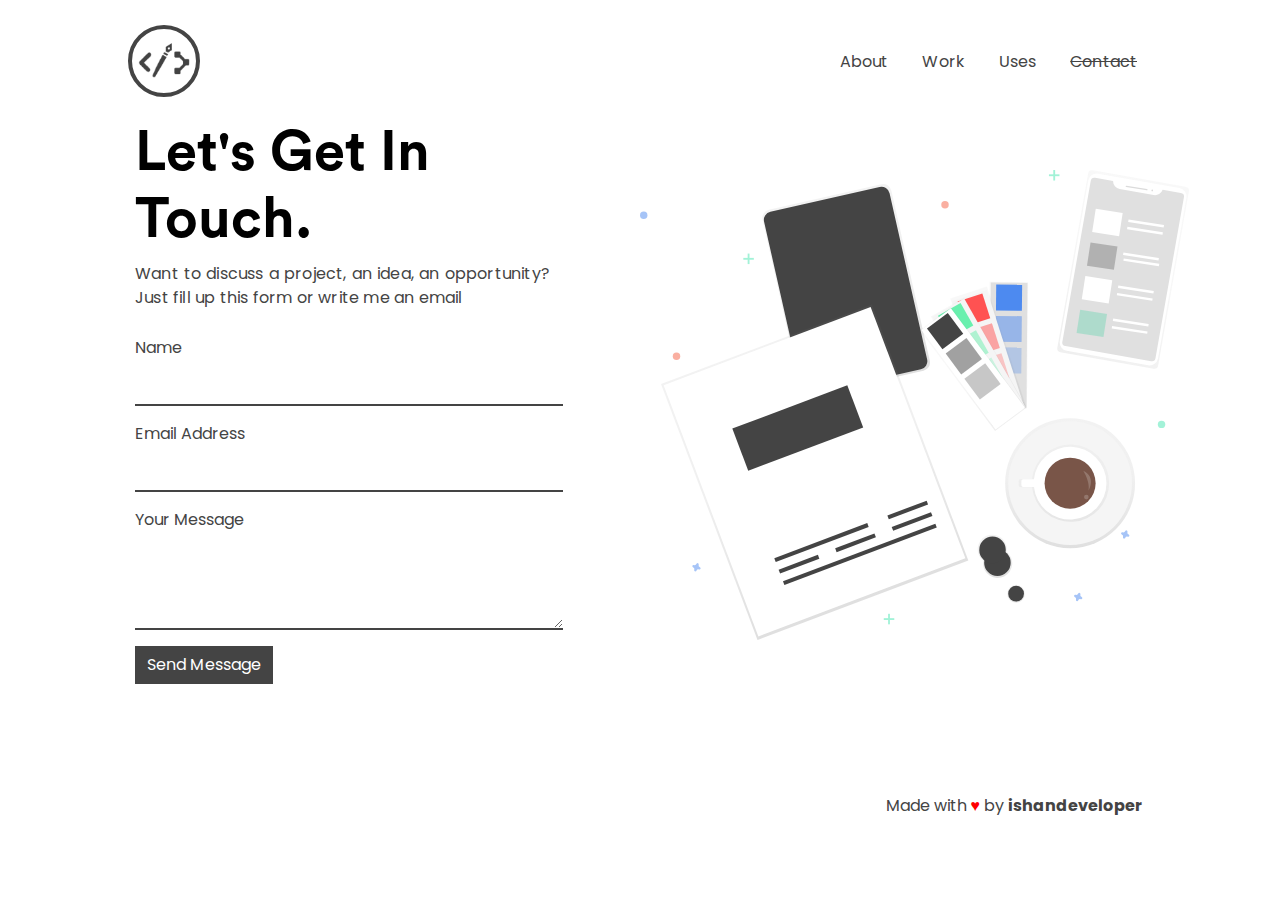
==== contact.html @ 533a8eb2 "added a frontpage" ====
<html>

<head>
    <script async src="https://www.googletagmanager.com/gtag/js?id=UA-159411627-1"></script>
    <script>
        window.dataLayer = window.dataLayer || [];

        function gtag() {
            dataLayer.push(arguments);
        }
        gtag('js', new Date());

        gtag('config', 'UA-159411627-1');
    </script>
    <link rel="stylesheet" href="https://cdnjs.cloudflare.com/ajax/libs/animate.css/3.7.2/animate.min.css">
    <link rel="stylesheet" href="https://stackpath.bootstrapcdn.com/bootstrap/4.4.1/css/bootstrap.min.css">
    <link rel="stylesheet" href="style.css">
    <meta charset="utf-8">
    <meta name="viewport" content="width=device-width, initial-scale=1.0, shrink-to-fit=yes">
    <meta charset="utf-8" />
    <link rel="stylesheet" href="https://use.fontawesome.com/releases/v5.5.0/css/all.css"
        integrity="sha384-B4dIYHKNBt8Bc12p+WXckhzcICo0wtJAoU8YZTY5qE0Id1GSseTk6S+L3BlXeVIU" crossorigin="anonymous">
    <meta name="Description"
        content="Ishan Sharma ishandeveloper Ishan Inc. Chandigarh, India www.ishandeveloper.com .NET | ML | AI | Python | UI/UX | App Developer | Flutter | Web Developer" />
    <title>Contact | Ishan Sharma</title>
    <link rel="icon" type="image/png" href="assets/img/favicon.png">
</head>

<body id="contact-body" style="overflow-x: hidden;">
    <div>
        <nav class="nav-desk">
            <center>
                <div class="nav-logo">
                    <a href="index.html"><img id="logo" src="assets/img/logo2.png"></a>
                </div>
                <div class="nav-items">
                    <ul>
                        <li><span><a href="about.html">About</a></span></li>
                        <li><span><a href="work.html">Work</a></span></li>
                        <li><span><a href="uses.html">Uses</a></span></li>
                        <li><span><a href="#" style="text-decoration: line-through;">Contact</a></span></li>
                    </ul>
                </div>

            </center>
        </nav>
        <div class="animated fadeIn row" style="width:100vw;animation-duration: 1.5s;">
            <div class="col-md-6" id="left-hero">
                <h1 class="hero-tag contact-hero animated fadeInLeft">Let's Get In Touch.</h1>
                <p class="hero-des contact-des animated fadeIn delay-1s">Want to discuss a project, an idea, an
                    opportunity? Just fill up this
                    form or write me an email <a target="_blank" href="mailto:ishandeveloper@outlook.com"><i
                            class="fas fa-envelope"></i></a>
                </p>
                <form class="input-container" method="POST"
                    action="https://script.google.com/macros/s/AKfycbxXnXVlCixiL89xlFlqgGmp3mQnQpR48x6CiZfHtw/exec">
                    <div class="form-group"><label for="name">Name</label><input type="text" name="name" id="name"
                            class="form-control" required=""></div>
                    <div class="form-group"><label for="email">Email Address</label><input type="email" name="email"
                            id="email" class="form-control" required=""></div>
                    <div class="form-group"><label for="message">Your Message</label><textarea rows="3" id="message"
                            name="message" class="form-control" required=""></textarea></div>
                    <button type="submit" class="submit animated bounce delay-4s learn-btn">
                        Send Message
                    </button>
                    <div style="display:none;" id="thankyou_message">
                        <h2>
                            <em>Thanks</em> for contacting us!
                            We will get back to you soon!
                        </h2>
                    </div>
                </form>
                <br>
                <!-- <div class="feedback"><a href="https://d474b570.nolt.io/">Have any feedback or suggestion?</a></div> -->

            </div>

            <div class="col-md-6" id="hero-right">
                <img class="animated fadeInRight" id="hero-img" src="assets/img/contact.svg">
            </div>

        </div>
        <div class="footer-full animated fadeIn delay-2s">
            <div id="contact-social" class="social-icons" style="display: inline;">
                <a target="_blank" href="mailto:ishandeveloper@outlook.com"><i class="fas fa-envelope"></i></a>
                <a target="_blank" href="https://instagram.com/developer.ishan"><i class="fab fa-instagram"></i></a>
                <a target="_blank" href="https://hackerrank.com/ishandeveloper"><i class="fab fa-hackerrank"></i></a>
                <a target="_blank" href="https://github.com/ishandeveloper"><i class="fab fa-github"></i></a>
                <a target="_blank" href="https://linkedin.com/in/ishandeveloper"><i class="fab fa-linkedin"></i></a>
            </div>
            <div class="footer-credits">
                Made with <span style="color:red">♥</span> by <a
                    href="https://github.com/ishandeveloper">ishandeveloper</a>
            </div>
        </div>
    </div>
    <div class="menu-wrap">
        <input type="checkbox" class="toggler">
        <div class="hamburger">
            <div></div>
        </div>
        <div class="menu">
            <div>
                <div>
                    <ul>
                        <li><a href="index.html">Home</a></li>
                        <li><a href="#">About</a></li>
                        <li><a href="work.html">Work</a></li>
                        <li><a href="#">Uses</a></li>
                        <li><a disabled href="#" style="text-decoration: line-through;">Contact</a></li>
                    </ul>
                </div>
            </div>
        </div>
    </div>
</body>

</html>
---- style.css ----
@import url('https://fonts.googleapis.com/css?family=Poppins&display=swap');

@font-face {
    font-family: CircularStd;
    src: url(assets/fonts/CircularStd-Bold.eot);
    src: url("assets/fonts/CircularStd-Bold.eot?#iefix") format("embedded-opentype"), url("assets/fonts/CircularStd-Bold.woff") format("woff"), url("assets/fonts/CircularStd-Bold.ttf") format("truetype"), url("assets/fonts/CircularStd-Bold.svg#bcc26993292869431e54c666aafa8fcd") format("svg");
}

:root {
    --primary-color: none;
    --overlay-color: rgba(255, 255, 255, 0.9);
    --menu-speed: 0.75s;
    --light-text-color: #444;
    --black-color: #000;
    --white-color: #fff;
    --hero-color: black;
}
.work-hero-card{
    display: block;
    margin:0 auto;
    width:80%;
    background: #fff;
    align-items: center;
    padding:0;
    /* border-radius: 10px; */
    padding-bottom: 15px;
    /* border:1px solid #44444450; */
    box-shadow: 1px 1px 20px #00000025;
    cursor: pointer;
    transition: all 1s;
    height: 100%;
    
}
#work-text{
    text-align: center;
    font-size: 1.5em;
}
.work-hero-card h1{
    padding-top: 20px;
    text-align: center;
    font-size: 0.8em;
    font-weight: bold;
}
.work-hero-card:hover{
    width:85%;
    box-shadow: 0px 0px 20px #88888875;
    animation:zoom 1s;
    /* filter: none; */
}
.work-card-hero-img{
    width:100%;
    display: block;
    /* border:1px solid #44444450; */
    /* border-radius: 10px; */
    border-bottom: none;
    margin:0 auto;
    left:0;
    right: 0;
}
.work-double-row{
    padding-left:120px;
    padding-right: 120px;
    margin-top: 80px;
}
.project-star {
    position: absolute;
    background: #ffff0080;
    border-radius: 50px;
    padding: 2px 6px;
    font-size: 0.8em;
    top: 40px;
    right: 0;
}

.project-star-mobile {
    display: none;
    background: #ffff0080;
    border-radius: 50px;
    padding: 2px 6px;
    width: 50%;
    margin-bottom: 10px;
    text-align: center;
    font-size: 0.8em;

}

#work-row {
    padding-left: 135px;
    padding-right: 135px;
    width: 100vw;
}

.work-hero {
    /* border:2px solid #444; */
    border-radius: 10px;
    /* box-shadow: 0px 0px 5px #444; */
    width: 90%;
    transition: width 1s;
}
.work-hero:hover{
    width: 95%;
}

.work-des {
    padding-top: 40px;

}

.work-des h1 {
    font-weight: bold;
}

.work-des p {
    text-align: justify;
    font-weight: 100;
}

.work-hero-img {
    width: 100%;
    border-radius: 10px;
}

.technologies h2 {
    font-size: 0.8em;
    font-weight: bold;
}

.tech-stack {
    cursor: pointer;
    margin-right: 10px;
    background: #f2f2f2;
    padding: 2px 4px;
    font-size: 0.8em;
    transition: background 1s;
}

.tech-stack:hover {
    background: beige;
}

.featured {
    margin-top: 10px;
}

.partners {
    /* background:#f2f2f2; */
    height: 50px;
    margin-right: 20px;
}

#partner-logo {
    height: 40px;
    cursor: pointer;
    transition: all 1s;
}

#partner-logo:hover {
    box-shadow: 0px 0px 10px #444;
}

.work-read {
    float: right;
    font-size: 0.8em;
}

.work-read:hover {
    background: #444;
    color: white !important;
    border: 2px solid #444 !important;
}

body {
    font-family: 'Poppins', sans-serif;
    color: var(--light-text-color);
    overflow-x: hidden;
}

.comingsoon h1 {
    font-size: 3em;
}

.comingsoon {
    position: absolute;
    margin: auto;
    top: 0;
    /* background: white; */
    text-align: center;
    right: 0;
    bottom: 0;
    left: 0;
    /* width: 40em; */
    height: 10em;
    animation: opac 0.1s ease-in-out 5;
}

.comingsoon a {
    color: #444;
    font-weight: bold;
    text-decoration: none;
    transition: font-size 1s;
}

.comingsoon a:hover {
    color: blue;
    font-size: 1.5em;
}

.social-icons a {
    color: var(--light-text-color);
    text-decoration: none;
    transition: all 1s;
}

.social-icons a:hover {
    color: blue;
}

li span a {
    color: #444;
    text-decoration: none;

}

li span a:hover {
    color: #444;
    text-decoration: none;
}

.copyright-legal {
    font-size: 1.1em;
    color: #444;
    letter-spacing: 0px;
    text-align: left;
}

.legal-links {
    text-decoration: none;
    font-weight: bold;
    transition: all 1s;
}

.legal-links:hover {
    text-decoration: none;
    color: blue;
}

.legal a,
.legal a:hover,
.legal a:active {
    color: #444;
    text-decoration: none;
}

.privacy-policy h1 {
    font-size: 2.5em;
    /* font-family: 'CircularStd'; */
    font-weight: bold;
    letter-spacing: 0.1rem;
}

.privacy-policy h2 {
    font-size: 25px;
    font-family: 'CircularStd';
    /* letter-spacing: 0.1rem; */
}

.legal-des {
    text-align: justify;
    font-weight: 500;
}

.legal-des strong {
    /* font-size: 1.1em; */
    font-weight: 900;
}

.privacy-policy p {
    padding-right: 13vw;
    letter-spacing: 0.8px;
}

.nav-desk {
    height: 10vh;
    /* position: fixed; */
    display: block;
    width: 80vw;
    margin: auto;

    margin-top: 20px;
    left: 0;
    right: 0;
    /* background: black; */
}

.nav-logo {
    height: 100%;
    float: left;
    align-items: left;


}



.menu-wrap {
    position: fixed;
    top: 50px;
    right: 50px;
    z-index: 1;
    display: none;
}

.menu-wrap .toggler {
    position: absolute;
    top: 0px;
    right: 0;
    z-index: 2;
    cursor: pointer;
    width: 50px;
    height: 50px;
    opacity: 0;
}

.menu-wrap .hamburger {
    position: absolute;
    top: 0;
    right: 0;
    z-index: 1;
    width: 60px;
    height: 60px;
    padding: 1rem;
    background: var(--primary-color);
    display: flex;
    align-items: center;
    justify-content: center;
}

/* Hamburger Line */
.menu-wrap .hamburger>div {
    position: relative;
    flex: none;
    width: 100%;
    height: 2px;
    z-index: 1;
    background: black;
    display: flex;
    align-items: center;
    justify-content: center;
    transition: all 0.4s ease;
}

/* Hamburger Lines - Top & Bottom */
.menu-wrap .hamburger>div::before,
.menu-wrap .hamburger>div::after {
    content: '';
    position: absolute;
    z-index: 1;
    top: -10px;
    width: 100%;
    height: 2px;
    background: inherit;
}

/* Moves Line Down */
.menu-wrap .hamburger>div::after {
    top: 10px;
}

/* Toggler Animation */
.menu-wrap .toggler:checked+.hamburger>div {
    transform: rotate(135deg);
}

/* Turns Lines Into X */
.menu-wrap .toggler:checked+.hamburger>div:before,
.menu-wrap .toggler:checked+.hamburger>div:after {
    top: 0;
    transform: rotate(90deg);
}

/* Rotate On Hover When Checked */
.menu-wrap .toggler:checked:hover+.hamburger>div {
    transform: rotate(225deg);
}

/* Show Menu */
.menu-wrap .toggler:checked~.menu {
    visibility: visible;
}

.menu-wrap .toggler:checked~.menu>div {
    transform: scale(1);
    transition-duration: var(--menu-speed);
}

.menu-wrap .toggler:checked~.menu>div>div {
    opacity: 1;
    transition: opacity 0.4s ease 0.4s;
}

.menu-wrap .menu {
    position: fixed;
    top: 0;
    right: 0;
    width: 100%;
    height: 100%;
    z-index: 1;
    visibility: hidden;
    overflow: hidden;
    display: flex;
    align-items: center;
    justify-content: center;
}

.menu-wrap .menu>div {
    background: var(--overlay-color);
    border-radius: 50%;
    width: 200vw;
    height: 200vw;
    display: flex;
    flex: none;
    align-items: center;
    justify-content: center;
    transform: scale(0);
    transition: all 0.4s ease;
}

.menu-wrap .menu>div>div {
    text-align: center;
    max-width: 90vw;
    max-height: 100vh;
    opacity: 0;
    transition: opacity 0.4s ease;
}

.menu-wrap .menu>div>div>ul>li {
    list-style: none;
    color: var(--white-color);
    font-size: 1.5rem;
    padding: 1rem;
}

.menu-wrap .menu>div>div>ul>li>a {
    color: inherit;
    text-decoration: none;
    transition: color 0.4s ease;
}


.legal {
    position: absolute;
    bottom: 25px;
    right: 25px;
}


.hero-tag {
    margin-top: 20vh;
    text-align: left;
    font-size: 4.5em;
    font-weight: bold;
    color: var(--hero-color);
    font-family: 'CircularStd', sans-serif;
}

.contact-hero {
    margin-top: 0vh;
    font-size: 3.5em;
}

.hero-des {
    padding-right: 60px;
    text-align: justify;
    /* font-weight: 800; */
    letter-spacing: 1.2;
}

.contact-des {
    letter-spacing: 0.2;
}

.input-container {
    padding: 10px 0px;
}

.form-group {
    margin-bottom: 1rem;
}

label {
    display: inline-block;
    margin-bottom: 0.5rem;
}

.form-control {
    height: calc(2.25rem + 2px);
    padding: .5rem .75rem;
    width: 90%;
    font-size: 1rem;
    line-height: 1.5;
    color: #495057;
    background: none;
    border: none;
    border-bottom: 2px solid #444;
    border-radius: 0rem;
    transition: all .5s ease-in-out;
    outline: none;
}

.form-control:focus {
    outline: none;
    border-bottom: 2px solid blue;
    box-shadow: none;
}

.form-control:hover {
    background: whitesmoke;
}

/* input:focus, textarea:focus, select:focus{
    outline: none;
} */
.learn-btn {
    padding: 5px 10px;
    background: var(--light-text-color);
    color: white;
    border: 2px solid var(--light-text-color);
    letter-spacing: 0.1;
    transition: all 1s;
}

.contact-des a {
    text-decoration: none;
    color: #444;
    transition: color 1s;
}

.contact-des a:hover {
    color: blue;
}

.learn-btn:hover {
    background: blue;
    border: 2px solid blue;
}

.contact-btn {
    margin-left: 6px;
    padding: 5px 10px;
    color: var(--light-text-color);
    background: none;
    border: 2px solid var(--light-text-color);
    transition: all 1s;
}

.contact-btn:hover {
    color: blue;
    border: 2px solid blue;
}

#hero-img {
    margin-top: 50px;
    width: 90%;
}

#left-hero {
    padding-left: 150px;
}

#logo {
    margin-top: 5px;
    height: 80%;
    padding: 6px;
    border: 4px solid #444;
    border-radius: 50%;
}

/* .nav-items{
    color:black;
    float:right;
} */
ul {
    float: right;
    /* color:white; */
    list-style: none;
    padding: 30px 0px;
}

li {
    /* text-transform: uppercase; */
    display: inline;
    font-size: 16px;
    letter-spacing: 0.1;
    padding: 0px 15px;
}

.social-icons {
    margin-top: 30%;
}

.footer-full {
    width: 80vw;
    margin: 0 auto;
    padding: 30px 10px;
    padding-top: 100px;
    position: relative;
    bottom: 0;
    left: 0;
    right: 0;
}

.footer-credits {
    float: right;
    /* display: inline; */
}

.footer-credits a {
    color: #444;
    font-weight: bold;
    text-decoration: none;
    transition: all 1s;
}

.footer-credits a:hover {
    color: blue;
    text-decoration: none;
    font-weight: bold;
}

.social-icons i {
    font-size: 2em;
    /* font-weight: 100; */
    padding: 0px 5px;
}

li span {
    position: relative;
    /* display: block; */
    cursor: pointer;
}

li span:before,
li span:after {
    content: '';
    position: absolute;
    width: 0%;
    height: 1px;
    top: 50%;
    margin-top: -0.5px;
    background: var(--black-color);
}

li span:before {
    left: -2.5px;
}

li span:after {
    right: 2.5px;
    background: var(--black-color);
    transition: width 0.8s cubic-bezier(0.22, 0.61, 0.36, 1);
}

.footer-full {
    padding-top: 60px;
}

li span:hover:before {
    background: var(--black-color);
    width: 100%;
    transition: width 0.5s cubic-bezier(0.22, 0.61, 0.36, 1);
}

li span:hover:after {
    background: transparent;
    width: 100%;
    transition: 0s;
}

#index-body {
    /* background: url('assets/img/mobile.png'); */
    background-size: cover;
    background-repeat: no-repeat;
    background-position: center;
}

/* Tablets */
@media (min-width: 768px) and (max-width: 1024px) {
    #left-hero {
        padding-left: 80px;
        flex: 0 0 100% !important;
        max-width: 100% !important;

    }

    #work-row {
        padding-left: 50px;
        padding-right: 50px;
    }

    .work-hero {
        width: 100%;
    }

    #hero-right {
        display: none;
    }
    .work-double-row{
        padding-left: 30px;
        padding-right: 30px;
    }
    #index-body {
/*         background: url('assets/img/mobile.png'); */
        background-size: cover;
        background-repeat: no-repeat;
        background-position: center;
        height: 100vh;
        width: 100vw;
    }
    /* .work-double-row{
        padding-left: 50px;
        padding-right: 50px;
    } */

}

/* #logo {
    display: none;
} */

@media only screen and (max-width: 768px) {

    /* For mobile phones: */
    .nav-items {
        width: 0;
        height: 0;
        display: none;
    }
    .work-double-row{
        padding:30px 20px;
        padding-bottom: 0;
    }
    .work-hero-card{
        width:100%;
        margin-bottom: 25px;
    }
    #row-3{
        margin-top: 0px;
        padding:0 20px;
    }
    #index-body {
/*         background: url('assets/img/mobile.png'); */
        background-size: cover;
        background-repeat: no-repeat;
        background-position: center;
        height: 100vh;
    }

    #left-hero {
        padding-left: 50px;
        ;
    }

    #work-row {
        padding-right: 0;
        padding-left: 30px;
    }

    .work-des h1 {
        text-align: center;
    }

    .work-read {
        float: none;
    }

    #logo {
        display: none;
        /* height: 65%;
        margin-top: 28px; */
    }

    .hero-tag {
        margin-top: 20vh;
        font-size: 4em;
    }

    #hero-right {
        display: none;
    }

    .hero-des {
        padding-right: 30px;
    }

    .menu-wrap {
        display: block;
    }

    .menu ul li {
        display: block !important;
    }

    .menu ul li a {
        color: var(--black-color) !important;
    }

    .menu-wrap .hamburger {
        z-index: 2;
    }

    .menu-wrap .toggler {
        z-index: 3;
    }

    .contact-hero {
        margin-top: 10vh;
    }

    .footer-full {
        text-align: center;
        padding-top: 40px !important;
    }

    #contact-social {
        margin-top: 10%;
    }

    .footer-credits {
        display: block;
        text-align: center;
        padding-top: 10px;
        float: none;
    }

    #legal-hero {
        margin-top: 5vh !important;
        text-align: left;
    }

    #legal-hero-des {
        padding-right: 10px;
        text-align: left;
        font-size: 0.8em;
    }

    .privacy-policy p {
        padding-right: 1vw;
        /* text-align: left; */
    }

    .project-star {
        display: none;
    }

    .project-star-mobile {
        display: block;
    }
}


::-webkit-scrollbar {
    width: 5px;
}

/* Track */
::-webkit-scrollbar-track {
    background: white;

}

/* Handle */
::-webkit-scrollbar-thumb {
    background: #444;
    border-radius: 50px;

}

/* Handle on hover */
::-webkit-scrollbar-thumb:hover {
    background: #555;

}
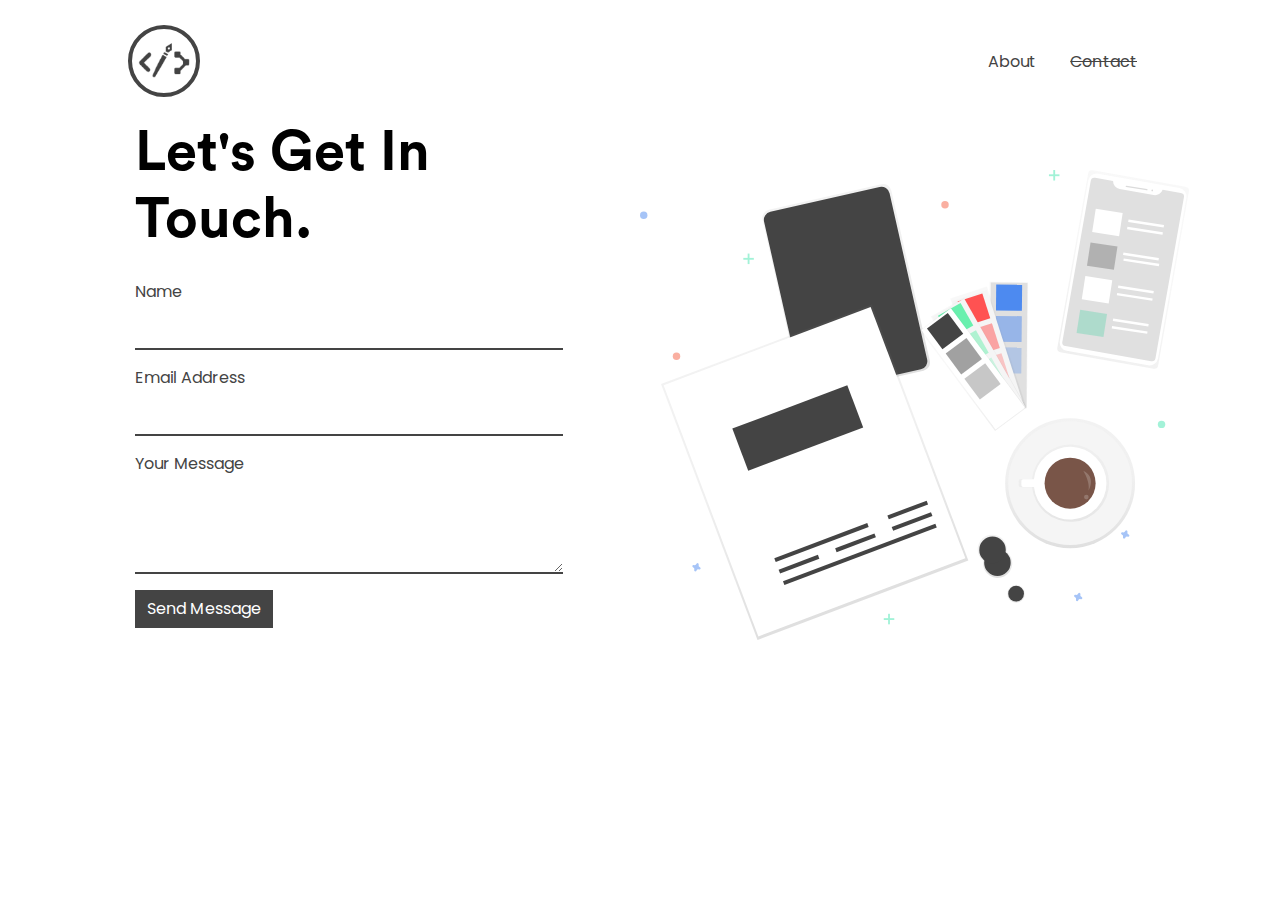
==== commit aaaac9bb: "edit contact.html" ====
--- a/contact.html
+++ b/contact.html
@@ -22,35 +22,27 @@
         integrity="sha384-B4dIYHKNBt8Bc12p+WXckhzcICo0wtJAoU8YZTY5qE0Id1GSseTk6S+L3BlXeVIU" crossorigin="anonymous">
     <meta name="Description"
         content="Ishan Sharma ishandeveloper Ishan Inc. Chandigarh, India www.ishandeveloper.com .NET | ML | AI | Python | UI/UX | App Developer | Flutter | Web Developer" />
-    <title>Contact | Ishan Sharma</title>
+    <title>Contact | CL chasers</title>
     <link rel="icon" type="image/png" href="assets/img/favicon.png">
 </head>
 
 <body id="contact-body" style="overflow-x: hidden;">
     <div>
         <nav class="nav-desk">
-            <center>
                 <div class="nav-logo">
                     <a href="index.html"><img id="logo" src="assets/img/logo2.png"></a>
                 </div>
                 <div class="nav-items">
                     <ul>
                         <li><span><a href="about.html">About</a></span></li>
-                        <li><span><a href="work.html">Work</a></span></li>
-                        <li><span><a href="uses.html">Uses</a></span></li>
                         <li><span><a href="#" style="text-decoration: line-through;">Contact</a></span></li>
                     </ul>
                 </div>
 
-            </center>
         </nav>
         <div class="animated fadeIn row" style="width:100vw;animation-duration: 1.5s;">
             <div class="col-md-6" id="left-hero">
                 <h1 class="hero-tag contact-hero animated fadeInLeft">Let's Get In Touch.</h1>
-                <p class="hero-des contact-des animated fadeIn delay-1s">Want to discuss a project, an idea, an
-                    opportunity? Just fill up this
-                    form or write me an email <a target="_blank" href="mailto:ishandeveloper@outlook.com"><i
-                            class="fas fa-envelope"></i></a>
                 </p>
                 <form class="input-container" method="POST"
                     action="https://script.google.com/macros/s/AKfycbxXnXVlCixiL89xlFlqgGmp3mQnQpR48x6CiZfHtw/exec">
@@ -80,19 +72,6 @@
             </div>
 
         </div>
-        <div class="footer-full animated fadeIn delay-2s">
-            <div id="contact-social" class="social-icons" style="display: inline;">
-                <a target="_blank" href="mailto:ishandeveloper@outlook.com"><i class="fas fa-envelope"></i></a>
-                <a target="_blank" href="https://instagram.com/developer.ishan"><i class="fab fa-instagram"></i></a>
-                <a target="_blank" href="https://hackerrank.com/ishandeveloper"><i class="fab fa-hackerrank"></i></a>
-                <a target="_blank" href="https://github.com/ishandeveloper"><i class="fab fa-github"></i></a>
-                <a target="_blank" href="https://linkedin.com/in/ishandeveloper"><i class="fab fa-linkedin"></i></a>
-            </div>
-            <div class="footer-credits">
-                Made with <span style="color:red">♥</span> by <a
-                    href="https://github.com/ishandeveloper">ishandeveloper</a>
-            </div>
-        </div>
     </div>
     <div class="menu-wrap">
         <input type="checkbox" class="toggler">
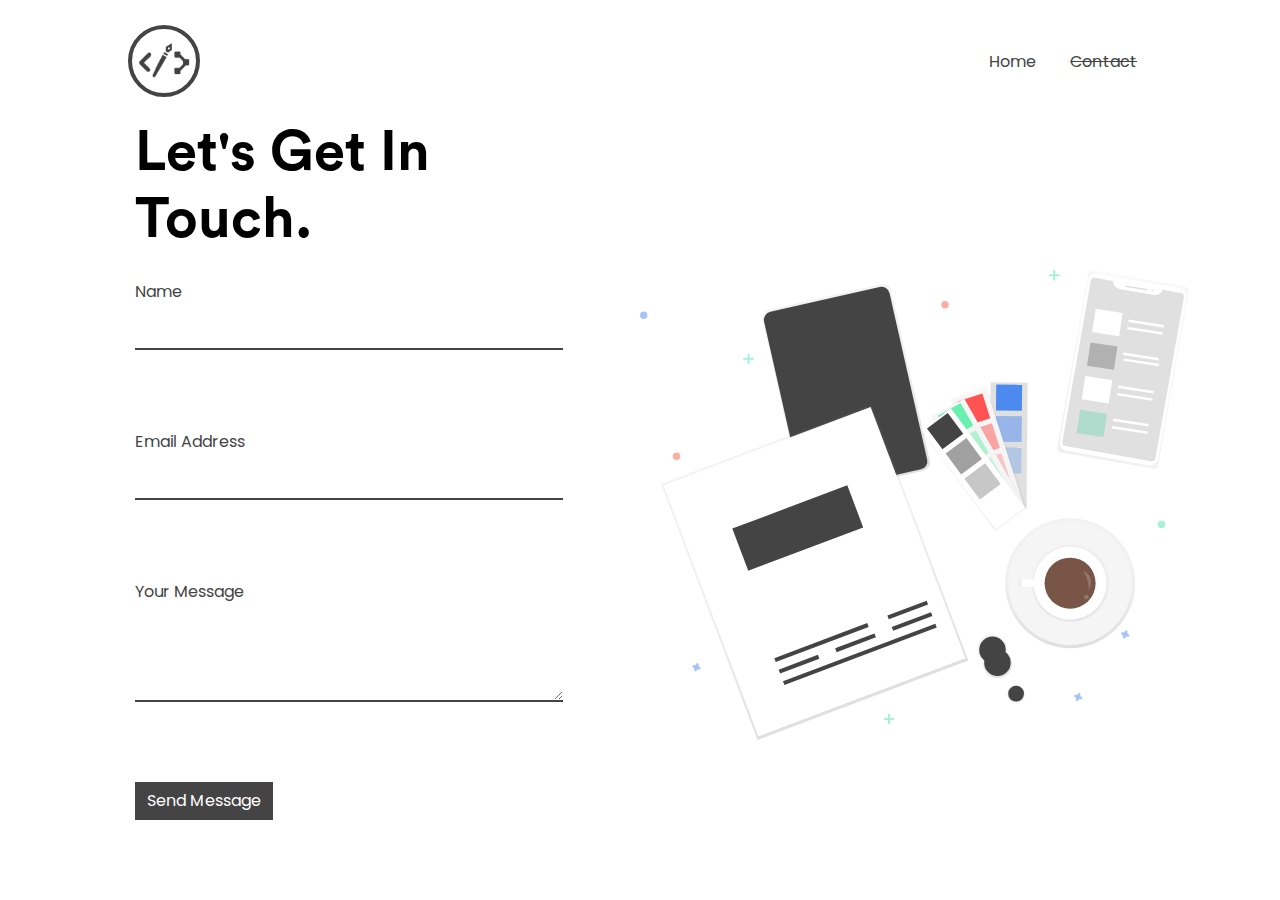
==== commit ca2f936c: "edited some pages" ====
--- a/contact.html
+++ b/contact.html
@@ -34,7 +34,7 @@
                 </div>
                 <div class="nav-items">
                     <ul>
-                        <li><span><a href="about.html">About</a></span></li>
+                        <li><span><a href="index.html">Home</a></span></li>
                         <li><span><a href="#" style="text-decoration: line-through;">Contact</a></span></li>
                     </ul>
                 </div>
--- a/style.css
+++ b/style.css
@@ -484,7 +484,7 @@
 }
 
 .form-group {
-    margin-bottom: 1rem;
+    margin-bottom: 5rem;
 }
 
 label {
@@ -559,7 +559,7 @@
 }
 
 #hero-img {
-    margin-top: 50px;
+    margin-top: 150px;
     width: 90%;
 }
 
